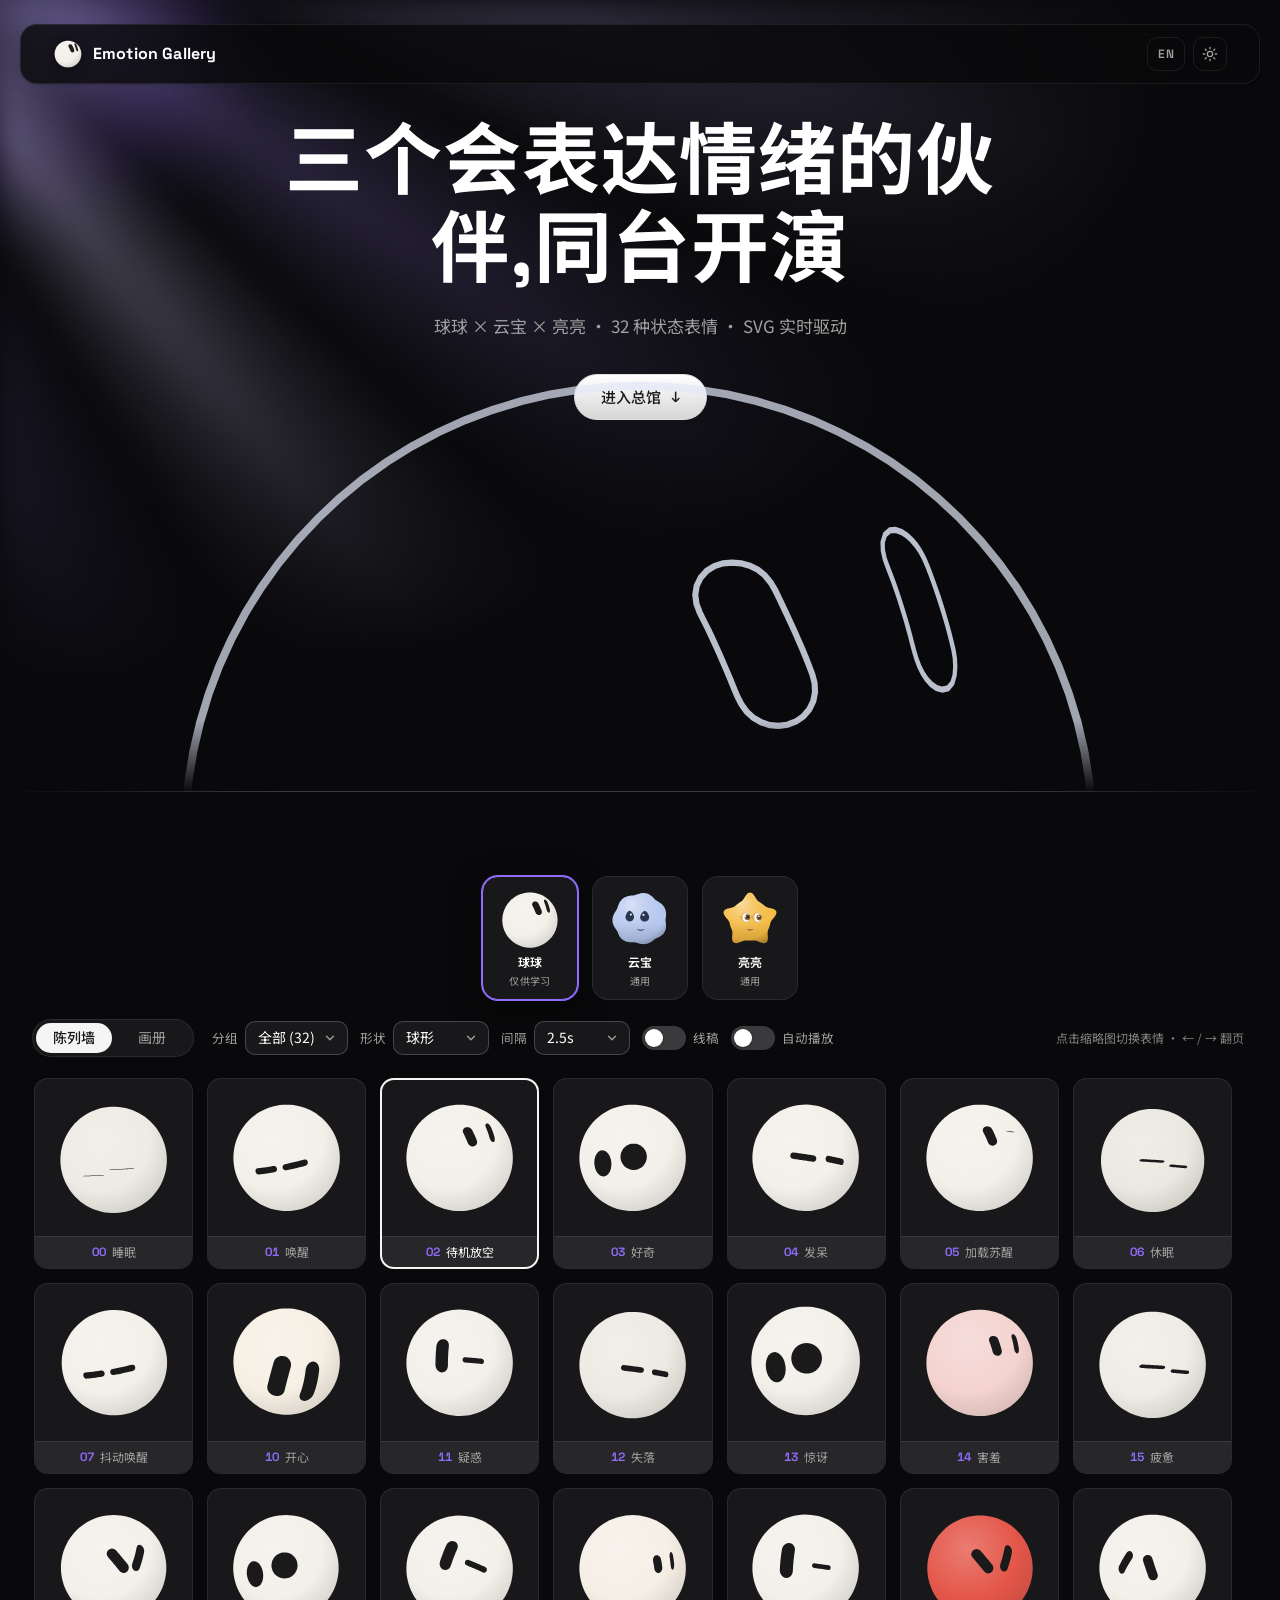
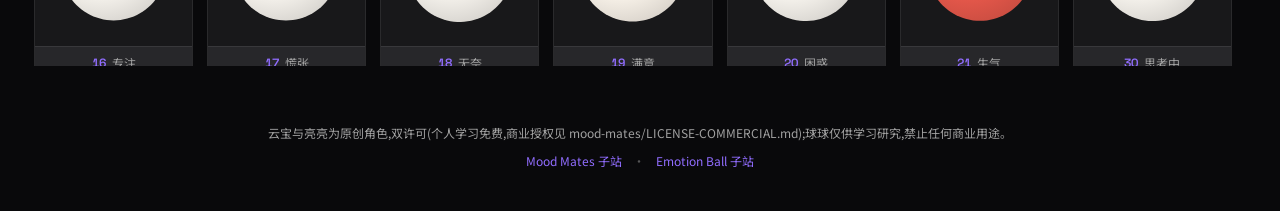
==== index.html @ e5548bec "feat: restructure into Emotion Gallery hub and merge Mood Mates - top-level gallery site (site/) dri" ====
<!DOCTYPE html>
<html lang="zh-CN" data-theme="dark">
<head>
  <meta charset="UTF-8">
  <meta name="viewport" content="width=device-width, initial-scale=1.0">
  <meta name="description" content="Emotion Gallery 表情总馆 · 云宝 × 亮亮 × 球球 同台切换 × 32 种状态表情(SVG 实时驱动 / AI emotionId 对接 / 双语双主题)">
  <title>Emotion Gallery 表情总馆</title>
  <link rel="icon" type="image/png" href="mood-mates/assets/img/favicon.png">
  <link rel="preconnect" href="https://fonts.googleapis.com">
  <link rel="preconnect" href="https://fonts.gstatic.com" crossorigin>
  <link href="https://fonts.googleapis.com/css2?family=Space+Grotesk:wght@500;600;700&family=Noto+Sans+SC:wght@400;500;700&display=swap" rel="stylesheet">
  <link rel="stylesheet" href="site/style.css">
</head>
<body class="mode-wall">

  <!-- 悬浮胶囊导航:品牌 LOGO 角色 / 语言 / 主题 -->
  <header class="topbar">
    <div class="brand">
      <span id="brandBall" class="brand-ball" aria-hidden="true"></span>
      <span class="brand-name" data-i18n="brandName">Mood Mates</span>
    </div>
    <div class="top-actions">
      <button type="button" id="langToggle" class="icon-btn lang-btn">EN</button>
      <button type="button" id="themeToggle" class="icon-btn" aria-label="Theme">
        <svg class="ico-moon" viewBox="0 0 24 24" width="16" height="16" fill="none" stroke="currentColor" stroke-width="2" stroke-linecap="round" stroke-linejoin="round"><path d="M21 12.8A9 9 0 1 1 11.2 3 7 7 0 0 0 21 12.8z"/></svg>
        <svg class="ico-sun" viewBox="0 0 24 24" width="16" height="16" fill="none" stroke="currentColor" stroke-width="2" stroke-linecap="round" stroke-linejoin="round"><circle cx="12" cy="12" r="4"/><path d="M12 2v2M12 20v2M4.9 4.9l1.4 1.4M17.7 17.7l1.4 1.4M2 12h2M20 12h2M4.9 19.1l1.4-1.4M17.7 6.3l1.4-1.4"/></svg>
      </button>
    </div>
  </header>

  <main class="page">

    <!-- 开屏:大字标题 + 底边半遮罩线稿角色 -->
    <section class="hero" id="hero">
      <div class="hero-backdrop" aria-hidden="true"></div>
      <div class="hero-copy">
        <h1 class="hero-title" data-i18n="heroTitle">三个会表达情绪的伙伴,同台开演</h1>
        <p class="hero-sub" data-i18n="heroSub">球球 × 云宝 × 亮亮 · 32 种状态表情 · SVG 实时驱动</p>
        <button type="button" id="heroCta" class="hero-cta"><span data-i18n="heroCta">进入总馆</span><span class="cta-arrow" aria-hidden="true">↓</span></button>
      </div>
      <div class="hero-bot-clip" aria-hidden="true">
        <div id="heroBot" class="hero-bot"></div>
      </div>
    </section>

    <!-- 角色馆主区:角色选段 + 陈列墙 / 画册双模式 -->
    <section class="gallery" id="gallery">
      <!-- 角色选段:置于筛选 tab 上方,点击切换整馆 -->
      <div id="castRow" class="cast-row" aria-label="Characters"></div>

      <div class="gallery-head">
        <nav class="mode-switch" aria-label="View mode">
          <button type="button" id="modeWall" class="mode-btn active" data-i18n="navWall">陈列墙</button>
          <button type="button" id="modeAlbum" class="mode-btn" data-i18n="navAlbum">画册</button>
        </nav>
        <!-- 参数与 tab 同层:分组 / 形状 / 间隔下拉(带标题) + 线稿 / 自动播放开关 -->
        <div class="head-controls">
          <span class="head-field">
            <span class="hf-label" data-i18n="lblGroup">分组</span>
            <select id="groupSelect" class="select" aria-label="Emotion group"></select>
          </span>
          <span class="head-field">
            <span class="hf-label" data-i18n="lblVariant">形状</span>
            <select id="variantSelect" class="select" aria-label="Body shape"></select>
          </span>
          <span class="head-field">
            <span class="hf-label" data-i18n="lblInterval">间隔</span>
            <select id="tourInterval" class="select" aria-label="Autoplay interval">
              <option value="1500">1.5s</option>
              <option value="2500" selected>2.5s</option>
              <option value="4000">4s</option>
            </select>
          </span>
          <label class="head-switch">
            <span class="switch"><input type="checkbox" id="sketchToggle"><span class="slider"></span></span>
            <span class="hs-label" data-i18n="lblSketch">线稿</span>
          </label>
          <label class="head-switch">
            <span class="switch"><input type="checkbox" id="tourToggle"><span class="slider"></span></span>
            <span class="hs-label" data-i18n="lblTour">自动播放</span>
          </label>
        </div>
        <p id="galleryHint" class="gallery-hint" data-i18n="galleryHint">点击缩略图切换表情 · ← / → 翻页</p>
      </div>

      <div class="thumb-zone" id="thumbZone">
        <div id="thumbFlow" class="thumb-flow"></div>
      </div>

      <div class="stage-zone">
        <button type="button" id="navPrev" class="pager-btn" aria-label="Previous">
          <svg viewBox="0 0 24 24" width="20" height="20" fill="none" stroke="currentColor" stroke-width="2.4" stroke-linecap="round" stroke-linejoin="round"><path d="M15 18l-6-6 6-6"/></svg>
        </button>

        <div class="stage-block">
          <button type="button" id="stageClose" class="icon-btn stage-close" aria-label="Close">
            <svg viewBox="0 0 24 24" width="16" height="16" fill="none" stroke="currentColor" stroke-width="2.2" stroke-linecap="round"><path d="M6 6l12 12M18 6L6 18"/></svg>
          </button>
          <div id="tips" class="tips" role="status"></div>
          <div id="stage" class="stage"></div>
          <div class="emo-meta">
            <span id="emoId" class="emo-id">ID --</span>
            <span id="emoName" class="emo-name">--</span>
            <span id="pager" class="pager-ind">-- / --</span>
          </div>
          <p id="emoDesc" class="emo-desc"></p>
        </div>

        <button type="button" id="navNext" class="pager-btn" aria-label="Next">
          <svg viewBox="0 0 24 24" width="20" height="20" fill="none" stroke="currentColor" stroke-width="2.4" stroke-linecap="round" stroke-linejoin="round"><path d="M9 6l6 6-6 6"/></svg>
        </button>
      </div>
    </section>

  </main>

  <!-- 页脚:授权声明 + 子站入口 -->
  <footer class="site-foot">
    <p data-i18n="footNote">云宝与亮亮为原创角色,双许可(个人学习免费 / 商业授权);球球仅供学习研究,禁止任何商业用途。</p>
    <p class="foot-links">
      <a href="mood-mates/index.html" data-i18n="footLinkMates">Mood Mates 子站</a>
      <span aria-hidden="true">·</span>
      <a href="emotion-ball/index.html" data-i18n="footLinkBall">Emotion Ball 子站</a>
    </p>
  </footer>

  <!-- 浮动状态提示 -->
  <div id="toast" class="toast" role="status"></div>

  <!-- 加载顺序:两套引擎(MoodMates + EmotionBall)→ 文案 → 交互层 -->
  <script src="mood-mates/src/core/geometry.js"></script>
  <script src="mood-mates/src/core/render.js"></script>
  <script src="mood-mates/src/core/features.js"></script>
  <script src="mood-mates/src/core/fx.js"></script>
  <script src="mood-mates/src/data/emotions.js"></script>
  <script src="mood-mates/src/core/engine.js"></script>
  <script src="mood-mates/src/characters/nimbo.js"></script>
  <script src="mood-mates/src/characters/twinkle.js"></script>
  <script src="emotion-ball/js/rings.js"></script>
  <script src="emotion-ball/js/emotions.js"></script>
  <script src="emotion-ball/js/ball.js"></script>
  <script src="emotion-ball/js/engine.js"></script>
  <script src="site/i18n.js"></script>
  <script src="site/app.js"></script>
</body>
</html>
---- site/style.css ----
/* ============================================================
   Mood Mates 角色馆 · 站点样式
   主题:CSS 变量双主题(暗黑默认 / 明亮),html[data-theme] 切换
   布局:开屏 Hero + 角色选段 + 表情墙主区(陈列墙 / 画册,body.mode-* 切换)
   布局稳定性硬性约束:
   - 动态文本均放固定尺寸槽位,用 opacity / visibility 显隐
   - 悬停 / 选中态只用 transform + outline / box-shadow,不改尺寸
   - 滚动容器 scrollbar-gutter: stable
   ============================================================ */

:root {
  --font-sans: "Noto Sans SC", -apple-system, BlinkMacSystemFont, "Segoe UI",
    "Microsoft YaHei", "PingFang SC", sans-serif;
  --font-disp: "Space Grotesk", "Noto Sans SC", -apple-system, "Segoe UI", sans-serif;
  --font-mono: "Space Grotesk", ui-monospace, "Cascadia Mono", Consolas, monospace;
  /* 悬浮胶囊导航:top 24px + 导航自高约 58px + 24px 余量 */
  --nav-offset: 106px;
  /* 内容容器:外框 1280px + 32px 内边距 = 1216px 内容区,与导航内容对齐 */
  --content-w: 1280px;
  --content-pad: 32px;
}

html[data-theme="dark"] {
  /* 原生控件(下拉面板 / 滚动条 / 校验气泡)跟随暗色 */
  color-scheme: dark;
  /* 下拉框自绘箭头(描边色 = muted) */
  --chevron: url("data:image/svg+xml;charset=utf-8,%3Csvg xmlns='http://www.w3.org/2000/svg' viewBox='0 0 24 24' fill='none' stroke='%23a1a1a1' stroke-width='2.2' stroke-linecap='round' stroke-linejoin='round'%3E%3Cpath d='M6 9l6 6 6-6'/%3E%3C/svg%3E");
  --bg: #09090b;
  --bg-soft: #18181a;
  --card: #18181a;
  --card-2: #27272a;
  --line: rgba(255, 255, 255, 0.08);
  --line-strong: rgba(255, 255, 255, 0.2);
  /* 线稿模式描边墨色:暗色页用浅墨,引擎内 var(--sketch-ink, 回退色) 消费 */
  --sketch-ink: rgba(226, 232, 248, 0.82);
  --text: #ffffff;
  --muted: #a1a1a1;
  --ink: #f5f5f5;
  --ink-contrast: #17191c;
  --accent: #916dff;
  --accent-deep: #7140d7;
  --accent-soft: rgba(145, 109, 255, 0.16);
  --ok: #72c29c;
  --danger: #e06b5e;
  --shadow: rgba(0, 0, 0, 0.5);
  --glow: rgba(255, 255, 255, 0.06);
  /* CTA 按钮面:白色渐变(与暗底形成最强对比层级) */
  --btn-face: linear-gradient(180deg, #ffffff 0%, #d6d6d6 100%);
  --btn-face-text: #17191c;
  --btn-face-border: #e0e0e0;
  /* 首屏光效:紫罗兰体积光束,与品牌紫同色相,screen 叠加发光 */
  --beam-a: rgba(190, 173, 255, 0.30);
  --beam-b: rgba(166, 138, 252, 0.25);
  --beam-c: rgba(214, 203, 255, 0.35);
  --beam-d: rgba(148, 113, 247, 0.23);
  --glow-core: rgba(196, 182, 255, 0.40);
  --glow-mid: rgba(139, 92, 246, 0.19);
}

html[data-theme="light"] {
  color-scheme: light;
  --chevron: url("data:image/svg+xml;charset=utf-8,%3Csvg xmlns='http://www.w3.org/2000/svg' viewBox='0 0 24 24' fill='none' stroke='%236b6b74' stroke-width='2.2' stroke-linecap='round' stroke-linejoin='round'%3E%3Cpath d='M6 9l6 6 6-6'/%3E%3C/svg%3E");
  --bg: #fafafa;
  --bg-soft: #f1f1f3;
  --card: #ffffff;
  --card-2: #f5f5f7;
  --line: rgba(9, 9, 11, 0.08);
  --line-strong: rgba(9, 9, 11, 0.18);
  /* 线稿模式描边墨色:亮色页用深墨 */
  --sketch-ink: rgba(40, 46, 66, 0.75);
  --text: #18181b;
  --muted: #6b6b74;
  --ink: #18181b;
  --ink-contrast: #ffffff;
  --accent: #6e21c4;
  --accent-deep: #5a18a3;
  --accent-soft: rgba(110, 33, 196, 0.10);
  --ok: #3f8f68;
  --danger: #c4504a;
  --shadow: rgba(24, 24, 27, 0.16);
  --glow: rgba(24, 24, 27, 0.05);
  /* CTA 按钮面:明亮模式反转为墨色渐变 */
  --btn-face: linear-gradient(180deg, #2c2c31 0%, #17191c 100%);
  --btn-face-text: #ffffff;
  --btn-face-border: #17191c;
  /* 首屏光效:淡紫低透明度,normal 叠加 */
  --beam-a: rgba(145, 109, 255, 0.13);
  --beam-b: rgba(110, 33, 196, 0.09);
  --beam-c: rgba(145, 109, 255, 0.15);
  --beam-d: rgba(110, 33, 196, 0.08);
  --glow-core: rgba(145, 109, 255, 0.20);
  --glow-mid: rgba(110, 33, 196, 0.08);
}

* { box-sizing: border-box; margin: 0; padding: 0; }

html { height: 100%; }

body {
  min-height: 100%;
  background: var(--bg);
  color: var(--text);
  font-family: var(--font-sans);
  font-size: 14px;
  line-height: 1.55;
  -webkit-font-smoothing: antialiased;
  transition: background 0.35s ease, color 0.35s ease;
  scrollbar-color: var(--line-strong) transparent;
}

body.stage-open { overflow: hidden; }

button, input, select { font: inherit; color: inherit; }

/* 键盘焦点环:仅 :focus-visible 触发,不干扰鼠标操作 */
:focus-visible { outline: 2px solid var(--accent); outline-offset: 2px; }

/* ================= 顶栏 ================= */

/* 悬浮胶囊导航:居中 1280px、17px 圆角、毛玻璃 + hairline 细描边 */
.topbar {
  position: fixed;
  top: 24px;
  left: 50%;
  transform: translateX(-50%);
  z-index: 60;
  width: min(var(--content-w), calc(100% - 40px));
  display: flex;
  align-items: center;
  justify-content: space-between;
  padding: 12px var(--content-pad);
  border: 1px solid var(--line);
  border-radius: 17px;
  background: color-mix(in srgb, var(--bg) 80%, transparent);
  backdrop-filter: blur(14px);
  -webkit-backdrop-filter: blur(14px);
  box-shadow: 0 1px 3px rgba(16, 24, 40, 0.1), 0 1px 2px rgba(16, 24, 40, 0.06);
}

.brand { display: flex; align-items: center; gap: 10px; min-width: 0; }

/* 品牌 LOGO:一颗活的迷你表情球(EB lite 实例,会注视鼠标) */
.brand-ball {
  width: 30px;
  height: 30px;
  flex: none;
  filter: drop-shadow(0 1px 4px var(--shadow));
}

.brand-name {
  font-family: var(--font-disp);
  font-weight: 700;
  font-size: 16px;
  letter-spacing: 0.01em;
  white-space: nowrap;
}

/* 视图切换:分段控件 */
.mode-switch {
  display: flex;
  gap: 2px;
  padding: 3px;
  border: 1px solid var(--line);
  border-radius: 999px;
  background: var(--bg-soft);
}

.mode-btn {
  min-width: 76px;
  height: 30px;
  padding: 0 16px;
  border: none;
  border-radius: 999px;
  background: transparent;
  color: var(--muted);
  cursor: pointer;
  white-space: nowrap;
  transition: color 0.2s, background 0.2s;
}
.mode-btn:hover { color: var(--text); }
.mode-btn.active {
  background: var(--ink);
  color: var(--ink-contrast);
  font-weight: 500;
}

.top-actions {
  display: flex;
  align-items: center;
  justify-content: flex-end;
  gap: 8px;
}

.icon-btn {
  width: 34px;
  height: 34px;
  display: inline-flex;
  align-items: center;
  justify-content: center;
  border: 1px solid var(--line);
  border-radius: 10px;
  background: transparent;
  color: var(--muted);
  cursor: pointer;
  transition: color 0.2s, border-color 0.2s, background 0.2s;
}
.icon-btn:hover { color: var(--text); border-color: var(--line-strong); background: var(--bg-soft); }

.lang-btn {
  width: auto;
  min-width: 34px;
  padding: 0 10px;
  font-family: var(--font-disp);
  font-weight: 600;
  font-size: 12px;
  letter-spacing: 0.04em;
}

/* 主题图标:暗黑显示太阳(点击去明亮),明亮显示月亮 */
html[data-theme="dark"] .ico-moon { display: none; }
html[data-theme="light"] .ico-sun { display: none; }

/* 设置:展馆头部 tabs 行最右侧的齿轮按钮 */
/* 工具栏控件组:分组 / 轮廓 / 间隔下拉 + 线稿 / 巡演开关,与模式切换同层 */
.head-controls {
  display: flex;
  align-items: center;
  gap: 12px;
  flex-wrap: wrap;
}
.head-field {
  display: inline-flex;
  align-items: center;
  gap: 7px;
}
.head-field .hf-label {
  font-size: 12.5px;
  color: var(--muted);
  white-space: nowrap;
}
.head-switch {
  display: inline-flex;
  align-items: center;
  gap: 7px;
  cursor: pointer;
  user-select: none;
}
.head-switch .hs-label {
  font-size: 12.5px;
  color: var(--muted);
  white-space: nowrap;
}
.head-switch:hover .hs-label { color: var(--text); }

/* ================= 开屏 Hero ================= */

/* 首屏压缩到 88vh:留出下一屏展馆的露出量,避免整屏过高 */
.hero {
  position: relative;
  min-height: 88vh;
  display: flex;
  flex-direction: column;
  align-items: center;
  overflow: hidden;
}

/* 氛围幕布:纯 CSS 体积光——
   左上角落光源 + 多束约 45° conic 光束,radial 遮罩距离衰减,呼吸动画 */
.hero-backdrop {
  position: absolute;
  inset: 0;
  pointer-events: none;
  overflow: hidden;
}
html[data-theme="dark"] .hero-backdrop { mix-blend-mode: screen; }

/* 角落光源:略移出左上角外的紫罗兰光晕 */
.hero-backdrop::before {
  content: "";
  position: absolute;
  left: -170px;
  top: -190px;
  width: 420px;
  height: 420px;
  border-radius: 50%;
  background: radial-gradient(circle, var(--glow-core) 0%, var(--glow-mid) 45%, transparent 72%);
  filter: blur(36px);
}

/* 多束光:conic 峰值向两侧渐隐(柔边),发散原点远移到左上外侧 */
.hero-backdrop::after {
  content: "";
  position: absolute;
  inset: 0;
  background: conic-gradient(from 88deg at -24% -30%,
    transparent 8deg,
    var(--beam-a) 18deg,
    transparent 27deg,
    var(--beam-b) 36deg,
    transparent 44deg,
    var(--beam-c) 52deg,
    transparent 60deg,
    var(--beam-d) 68deg,
    transparent 78deg,
    transparent 90deg);
  -webkit-mask-image: radial-gradient(122% 116% at 0% 0%, #000 0%, rgba(0, 0, 0, 0.8) 26%, rgba(0, 0, 0, 0.4) 54%, transparent 76%);
  mask-image: radial-gradient(122% 116% at 0% 0%, #000 0%, rgba(0, 0, 0, 0.8) 26%, rgba(0, 0, 0, 0.4) 54%, transparent 76%);
  filter: blur(12px);
  animation: beam-shimmer 10s ease-in-out infinite;
}

/* 体积光呼吸:只动透明度,保持角度稳定 */
@keyframes beam-shimmer {
  0%, 100% { opacity: 0.62; }
  50% { opacity: 1; }
}

/* 文案块在小球上方的剩余空间内垂直居中(padding-bottom 预留小球高度),
   避免整屏 Hero 的富余高度全部堆积在按钮与小球之间 */
.hero-copy {
  position: relative;
  z-index: 1;
  flex: 1 0 auto;
  display: flex;
  flex-direction: column;
  align-items: center;
  justify-content: center;
  text-align: center;
  padding: var(--nav-offset) var(--content-pad) min(40vh, 360px);
  max-width: 860px;
}

.hero-eyebrow {
  font-family: var(--font-disp);
  font-size: 13px;
  font-weight: 600;
  letter-spacing: 0.34em;
  color: var(--accent);
  margin-bottom: 18px;
}

.hero-title {
  font-family: var(--font-disp);
  font-size: clamp(40px, 6.4vw, 78px);
  font-weight: 700;
  line-height: 1.12;
  letter-spacing: 0.01em;
  margin-bottom: 20px;
}

.hero-sub {
  font-size: clamp(14px, 1.5vw, 17px);
  color: var(--muted);
  margin-bottom: 34px;
}

.hero-cta {
  display: inline-flex;
  align-items: center;
  gap: 10px;
  height: 46px;
  padding: 0 26px;
  border: 1px solid var(--btn-face-border);
  border-radius: 999px;
  background: var(--btn-face);
  color: var(--btn-face-text);
  font-size: 15px;
  font-weight: 500;
  cursor: pointer;
  transition: transform 0.2s, box-shadow 0.2s;
}
.hero-cta:hover { transform: translateY(-2px); box-shadow: 0 10px 30px var(--shadow); }
.hero-cta:active { transform: translateY(0); }
.cta-arrow { font-family: var(--font-disp); animation: cta-bob 1.8s ease-in-out infinite; }
@keyframes cta-bob { 0%, 100% { transform: translateY(0); } 50% { transform: translateY(3px); } }

/* 左下角提示:对齐 1280px 容器内边距 */
.hero-hint {
  position: absolute;
  left: max(var(--content-pad), calc((100vw - var(--content-w)) / 2 + var(--content-pad)));
  bottom: 22px;
  z-index: 2;
  font-size: 12px;
  color: var(--muted);
  opacity: 0.85;
}

/* 半遮罩线稿 bot:方形实例沉入页面底边,只露出上半张脸;
   clip-path 仅裁切底边,彩带在上方与两侧完整可见 */
.hero-bot-clip {
  position: absolute;
  left: 0;
  right: 0;
  bottom: 0;
  /* 可视高度定基准,角色尺寸按 2.2 倍反推:眼睛恰好落在分割线上沿,
     任何视口下都只露"眉眼以上",越大屏角色越大 */
  --hero-clip-h: min(52vh, 500px, 56vw);
  height: var(--hero-clip-h);
  display: flex;
  justify-content: center;
  align-items: flex-start;
  clip-path: inset(-9999px -9999px 0 -9999px);
  z-index: 1;
}
.hero-bot {
  width: calc(var(--hero-clip-h) * 2.2);
  height: calc(var(--hero-clip-h) * 2.2);
  flex: none;
  cursor: pointer;
}

/* Hero 与内容区交接:紧贴线稿角色底边的横向分割线,两端淡出 */
.hero::after {
  content: "";
  position: absolute;
  left: 0;
  right: 0;
  bottom: 0;
  height: 1px;
  background: linear-gradient(90deg, transparent, var(--line-strong) 22%, var(--line-strong) 78%, transparent);
  z-index: 2;
  pointer-events: none;
}
/* 线稿角色底部叠加向下渐变,笔画淡入分割线而非被硬切 */
.hero-bot-clip::after {
  content: "";
  position: absolute;
  left: -2px;
  right: -2px;
  bottom: 0;
  height: 72px;
  background: linear-gradient(180deg, transparent, var(--bg));
  pointer-events: none;
}

/* ================= 展馆主区 ================= */

/* 展馆主区:1280px 容器居中,顶部内边距给悬浮导航让位 */
.gallery {
  display: grid;
  height: 100vh;
  min-height: 620px;
  width: min(var(--content-w), 100%);
  margin-inline: auto;
  /* 顶部只留刚好越过悬浮导航的净空,收紧分割线与角色选段的间距 */
  padding: max(84px, calc(var(--nav-offset) - 22px)) var(--content-pad) 26px;
  gap: 4px 28px;
  scroll-margin-top: 0;
}

/* --- 陈列墙:角色选段在最上方(tab 之上),整面缩略网格,大图舞台由弹窗承载 --- */
body.mode-wall .gallery {
  grid-template-columns: minmax(0, 1fr);
  grid-template-rows: auto auto minmax(0, 1fr);
  grid-template-areas:
    "cast"
    "head"
    "thumbs";
}

/* --- 画册:角色选段置顶 / tab / 上长廊 / 下大舞台 --- */
body.mode-album .gallery {
  grid-template-columns: minmax(0, 1fr);
  grid-template-rows: auto auto auto minmax(0, 1fr);
  grid-template-areas:
    "cast"
    "head"
    "thumbs"
    "stage";
}

.cast-row { grid-area: cast; }

.gallery-head {
  grid-area: head;
  display: flex;
  align-items: center;
  gap: 18px;
  flex-wrap: wrap;
  min-height: 48px;
}
.gallery-head .gallery-hint { margin-left: auto; margin-right: 4px; }

.gallery-hint {
  font-size: 12px;
  color: var(--muted);
  white-space: nowrap;
  opacity: 0.8;
}

/* Tabs */
.tabs {
  display: flex;
  align-items: center;
  gap: 8px;
  overflow-x: auto;
  scrollbar-width: none;
}
.tabs::-webkit-scrollbar { display: none; }

.tab {
  height: 32px;
  display: inline-flex;
  align-items: center;
  gap: 6px;
  padding: 0 14px;
  border: 1px solid transparent;
  border-radius: 999px;
  background: transparent;
  color: var(--muted);
  cursor: pointer;
  white-space: nowrap;
  transition: color 0.2s, background 0.2s;
}
.tab:hover { color: var(--text); background: var(--bg-soft); }
.tab.active { background: var(--ink); color: var(--ink-contrast); }

.tab-count {
  font-family: var(--font-disp);
  font-size: 11px;
  font-variant-numeric: tabular-nums;
  opacity: 0.75;
}

/* ---- 缩略图容器:同一份 DOM,两种排布 ---- */
.thumb-zone { grid-area: thumbs; min-width: 0; min-height: 0; }

body.mode-wall .thumb-zone {
  overflow-y: auto;
  scrollbar-gutter: stable;
  padding: 12px 6px 6px 2px;
}
body.mode-wall .thumb-flow {
  display: grid;
  grid-template-columns: repeat(auto-fill, minmax(138px, 1fr));
  gap: 14px;
  grid-auto-rows: max-content;
}

body.mode-album .thumb-zone {
  overflow-x: auto;
  overflow-y: hidden;
  padding: 12px 2px;
  cursor: grab;
}
body.mode-album .thumb-zone.dragging { cursor: grabbing; }
body.mode-album .thumb-zone.dragging .cell { pointer-events: none; }
body.mode-album .thumb-flow {
  display: flex;
  gap: 10px;
  width: max-content;
  padding: 0 4px;
}
body.mode-album .cell { width: 104px; flex: none; }

/* 滚动条随主题变量取色(纵向网格 / 横向长廊 / 抽屉通用) */
.thumb-zone { scrollbar-width: thin; scrollbar-color: var(--line-strong) transparent; }
.thumb-zone::-webkit-scrollbar { width: 8px; height: 8px; }
.thumb-zone::-webkit-scrollbar-thumb {
  background: var(--line-strong);
  border-radius: 4px;
}
.thumb-zone::-webkit-scrollbar-thumb:hover {
  background: var(--muted);
}
.thumb-zone::-webkit-scrollbar-track { background: transparent; }

.cell {
  display: flex;
  flex-direction: column;
  border: 1px solid var(--line);
  border-radius: 14px;
  background: var(--card);
  cursor: pointer;
  overflow: hidden;
  transition: transform 0.18s, box-shadow 0.18s, border-color 0.18s;
  outline: 2px solid transparent;
  outline-offset: -2px;
}
.cell:hover {
  transform: translateY(-2px);
  border-color: var(--line-strong);
  box-shadow: 0 10px 26px var(--shadow);
}
.cell.selected { outline-color: var(--ink); }

.thumb { width: 100%; aspect-ratio: 1; padding: 12%; }

.cell-label {
  height: 32px;
  display: flex;
  align-items: center;
  justify-content: center;
  gap: 6px;
  border-top: 1px solid var(--line);
  background: var(--card-2);
  font-size: 12px;
  color: var(--muted);
  white-space: nowrap;
  overflow: hidden;
  padding: 0 6px;
}
.cell.selected .cell-label { color: var(--text); }

.cell-label .cid {
  font-family: var(--font-disp);
  font-weight: 600;
  font-variant-numeric: tabular-nums;
  color: var(--accent);
}

/* ---- 舞台区:主球 + 元信息 + 团队小球,两侧翻页箭头
   画册模式内联在长廊下方;陈列墙模式作为居中弹窗呈现 ---- */
.stage-zone {
  grid-area: stage;
  display: flex;
  align-items: center;
  justify-content: center;
  gap: 6px;
  min-height: 0;
}

body.mode-wall .stage-zone {
  position: fixed;
  inset: 0;
  z-index: 70;
  padding: 24px;
  opacity: 0;
  visibility: hidden;
  transition: opacity 0.26s, visibility 0.26s;
}
body.mode-wall .stage-zone::before {
  content: "";
  position: absolute;
  inset: 0;
  z-index: -1;
  background: color-mix(in srgb, var(--bg) 55%, transparent);
  backdrop-filter: blur(8px);
  -webkit-backdrop-filter: blur(8px);
}
body.mode-wall.stage-open .stage-zone { opacity: 1; visibility: visible; }

body.mode-wall .stage-block {
  position: relative;
  padding: 26px 40px 12px;
  border: 1px solid var(--line);
  border-radius: 24px;
  background: var(--card);
  box-shadow: 0 30px 80px var(--shadow);
  transform: translateY(10px) scale(0.97);
  transition: transform 0.26s cubic-bezier(0.3, 0.9, 0.35, 1);
}
body.mode-wall.stage-open .stage-block { transform: translateY(0) scale(1); }

.stage-close { display: none; }
body.mode-wall .stage-close {
  display: inline-flex;
  position: absolute;
  top: 14px;
  right: 14px;
  z-index: 2;
}

.pager-btn {
  width: 44px;
  height: 44px;
  display: inline-flex;
  align-items: center;
  justify-content: center;
  border: 1px solid var(--line);
  border-radius: 50%;
  background: var(--card);
  color: var(--muted);
  cursor: pointer;
  flex: none;
  transition: color 0.2s, border-color 0.2s, transform 0.15s;
}
.pager-btn:hover { color: var(--text); border-color: var(--line-strong); transform: scale(1.06); }
.pager-btn:active { transform: scale(0.98); }

.stage-block {
  display: flex;
  flex-direction: column;
  align-items: center;
  min-width: 0;
}

/* tips 气泡:固定槽位 */
.tips {
  height: 34px;
  max-width: 340px;
  padding: 6px 16px;
  border: 1px solid var(--line-strong);
  border-radius: 17px;
  background: var(--card);
  color: var(--text);
  font-size: 13px;
  white-space: nowrap;
  overflow: hidden;
  text-overflow: ellipsis;
  box-shadow: 0 4px 16px var(--shadow);
  opacity: 0;
  visibility: hidden;
  transition: opacity 0.3s, visibility 0.3s;
  pointer-events: none;
}
.tips.show { opacity: 1; visibility: visible; }

.stage {
  width: var(--stage-size, 320px);
  height: var(--stage-size, 320px);
  margin-top: 6px;
  cursor: pointer;
  position: relative;
}
body.mode-wall .gallery { --stage-size: min(430px, 50vh); }
body.mode-album .gallery { --stage-size: min(480px, 46vh); }

/* 舞台氛围光:球体后方的紫罗兰柔光,增强体积质感 */
.stage::before {
  content: "";
  position: absolute;
  inset: 4%;
  border-radius: 50%;
  background: radial-gradient(circle at 50% 40%, var(--accent-soft), transparent 66%);
  filter: blur(20px);
  pointer-events: none;
}

/* 舞台底座投影 */
.stage::after {
  content: "";
  position: absolute;
  left: 50%;
  bottom: 3%;
  width: 56%;
  height: 5%;
  transform: translateX(-50%);
  border-radius: 50%;
  background: radial-gradient(ellipse at center, var(--shadow), transparent 70%);
  opacity: 0.55;
  pointer-events: none;
}
.stage svg { filter: drop-shadow(0 16px 26px var(--shadow)); }

/* 元信息:固定槽位 */
.emo-meta {
  height: 38px;
  display: flex;
  align-items: center;
  gap: 12px;
  margin-top: 4px;
}

.emo-id {
  min-width: 58px;
  height: 24px;
  display: inline-flex;
  align-items: center;
  justify-content: center;
  padding: 0 10px;
  border-radius: 999px;
  background: var(--accent-soft);
  color: var(--accent);
  font-family: var(--font-disp);
  font-size: 12px;
  font-weight: 600;
  font-variant-numeric: tabular-nums;
  white-space: nowrap;
}

.emo-name {
  font-size: 19px;
  font-weight: 700;
  white-space: nowrap;
}

.pager-ind {
  font-family: var(--font-disp);
  font-size: 12px;
  font-variant-numeric: tabular-nums;
  color: var(--muted);
  white-space: nowrap;
}

.emo-desc {
  width: min(420px, 80vw);
  height: 44px;
  text-align: center;
  color: var(--muted);
  font-size: 13px;
  overflow: hidden;
}

/* 团队小球:固定槽位 */
.baby-row {
  height: 56px;
  display: flex;
  align-items: center;
  justify-content: center;
  overflow: hidden;
}
.baby-list { display: flex; align-items: center; gap: 6px; }
.baby {
  width: 32px;
  height: 32px;
  padding: 0;
  border: none;
  background: transparent;
  cursor: pointer;
  transition: transform 0.18s ease;
}
.baby:hover { transform: translateY(-3px) scale(1.1); }
.baby:active { transform: translateY(-1px) scale(1.02); }

/* 下拉控件(原生 select 兜底样式与自定义触发器共用):去原生外观,自绘箭头 */
.select,
.dd-trigger {
  appearance: none;
  -webkit-appearance: none;
  height: 34px;
  min-width: 96px;
  padding: 0 32px 0 12px;
  border: 1px solid var(--line-strong);
  border-radius: 10px;
  background-color: var(--bg-soft);
  background-image: var(--chevron);
  background-repeat: no-repeat;
  background-position: right 10px center;
  background-size: 14px;
  color: var(--text);
  cursor: pointer;
  transition: border-color 0.2s, background-color 0.2s;
}
.select:hover, .dd-trigger:hover { border-color: var(--muted); background-color: var(--card-2); }
.select:focus { outline: none; border-color: var(--accent); }
.select option {
  background-color: var(--card);
  color: var(--text);
}

/* ---- 自定义下拉:原生 select 隐藏保留,浮层完全主题化 ---- */
.dd { position: relative; flex: none; }
.dd > .select { display: none; }
.dd-trigger { text-align: left; }
.dd.open .dd-trigger { border-color: var(--accent); }

.dd-pop {
  position: absolute;
  top: calc(100% + 6px);
  right: 0;
  min-width: 100%;
  z-index: 95;
  padding: 4px;
  border: 1px solid var(--line);
  border-radius: 12px;
  background: var(--card);
  box-shadow: 0 12px 34px var(--shadow);
  opacity: 0;
  visibility: hidden;
  transform: translateY(-4px);
  transition: opacity 0.18s, transform 0.18s, visibility 0.18s;
}
.dd.open .dd-pop { opacity: 1; visibility: visible; transform: translateY(0); }

.dd-item {
  display: flex;
  align-items: center;
  justify-content: space-between;
  gap: 12px;
  width: 100%;
  height: 32px;
  padding: 0 10px;
  border: none;
  border-radius: 8px;
  background: transparent;
  color: var(--text);
  font-size: 13px;
  cursor: pointer;
  white-space: nowrap;
  transition: background 0.15s;
}
.dd-item:hover { background: var(--bg-soft); }
.dd-item.selected {
  background: var(--accent-soft);
  color: var(--accent);
  font-weight: 500;
}
.dd-item .dd-check { opacity: 0; flex: none; }
.dd-item.selected .dd-check { opacity: 1; }

/* 开关 */
.switch { position: relative; display: inline-block; width: 44px; height: 24px; flex: none; }
.switch input { opacity: 0; width: 0; height: 0; }
.slider {
  position: absolute;
  inset: 0;
  border-radius: 999px;
  background: var(--line-strong);
  cursor: pointer;
  transition: background 0.25s;
}
.slider::before {
  content: "";
  position: absolute;
  left: 3px; top: 3px;
  width: 18px; height: 18px;
  border-radius: 50%;
  background: #ffffff;
  box-shadow: 0 1px 3px rgba(0, 0, 0, 0.3);
  transition: transform 0.25s;
}
.switch input:checked + .slider { background: var(--accent); }
.switch input:checked + .slider::before { transform: translateX(20px); }

/* ================= Toast ================= */

.toast {
  position: fixed;
  left: 50%;
  bottom: 30px;
  z-index: 100;
  transform: translateX(-50%) translateY(8px);
  max-width: min(520px, 88vw);
  padding: 9px 20px;
  border: 1px solid var(--line-strong);
  border-radius: 999px;
  background: var(--card);
  color: var(--text);
  font-size: 13px;
  white-space: nowrap;
  overflow: hidden;
  text-overflow: ellipsis;
  box-shadow: 0 10px 34px var(--shadow);
  opacity: 0;
  visibility: hidden;
  transition: opacity 0.28s, transform 0.28s, visibility 0.28s;
  pointer-events: none;
}
.toast.show { opacity: 1; visibility: visible; transform: translateX(-50%) translateY(0); }
.toast.ok { color: var(--ok); }
.toast.danger { color: var(--danger); }

/* ================= 学习声明页脚 ================= */

.legal-note {
  max-width: 860px;
  margin: 0 auto;
  padding: 28px var(--content-pad, 24px) 36px;
  text-align: center;
}
.legal-note p {
  margin: 0;
  font-size: 12px;
  line-height: 1.8;
  color: var(--muted, #888);
  opacity: 0.8;
}

/* ================= 角色选段(cast row) ================= */

.cast-row {
  display: flex;
  justify-content: center;
  align-items: stretch;
  gap: 14px;
  flex-wrap: wrap;
  margin: 0 0 10px;
}
.cast {
  display: flex;
  flex-direction: column;
  align-items: center;
  gap: 4px;
  width: 96px;
  padding: 12px 6px 10px;
  border: 1px solid var(--line);
  border-radius: 16px;
  background: var(--card);
  cursor: pointer;
  transition: transform 0.22s, border-color 0.22s, box-shadow 0.22s;
}
.cast:hover { transform: translateY(-3px); border-color: var(--line-strong); }
.cast.selected {
  border-color: var(--accent);
  box-shadow: 0 0 0 1px var(--accent), 0 10px 30px var(--shadow);
}
.cast-avatar { width: 62px; height: 62px; pointer-events: none; }
.cast-name {
  font-size: 12px;
  font-weight: 600;
  color: var(--text);
  line-height: 1.2;
}
.cast-industry {
  font-size: 10px;
  color: var(--muted);
  letter-spacing: 0.04em;
}

/* ================= 站点页脚 ================= */

.site-foot {
  max-width: 860px;
  margin: 0 auto;
  padding: 30px var(--content-pad) 40px;
  text-align: center;
}
.site-foot p {
  margin: 0;
  font-size: 12px;
  line-height: 1.8;
  color: var(--muted);
}
.site-foot a { color: var(--accent); text-decoration: none; }
.site-foot a:hover { text-decoration: underline; }
.site-foot .foot-links { margin-top: 6px; }
.site-foot .foot-links span { margin: 0 8px; opacity: 0.5; }

/* ================= 响应式 ================= */

@media (max-width: 900px) {
  :root { --nav-offset: 84px; --content-pad: 16px; }
  .topbar {
    top: 12px;
    width: calc(100% - 24px);
    padding: 8px 16px;
    border-radius: 14px;
  }
  .gallery-hint { display: none; }
  .gallery { height: auto; min-height: 0; }
  body.mode-wall .thumb-zone { overflow: visible; }
  body.mode-wall .stage-block { padding: 20px 16px 8px; }
  body.mode-wall .gallery { --stage-size: min(280px, 70vw); }
}

@media (prefers-reduced-motion: reduce) {
  .cta-arrow { animation: none; }
  .hero-backdrop::after { animation: none; opacity: 0.8; }
  * { transition-duration: 0.01ms !important; }
}
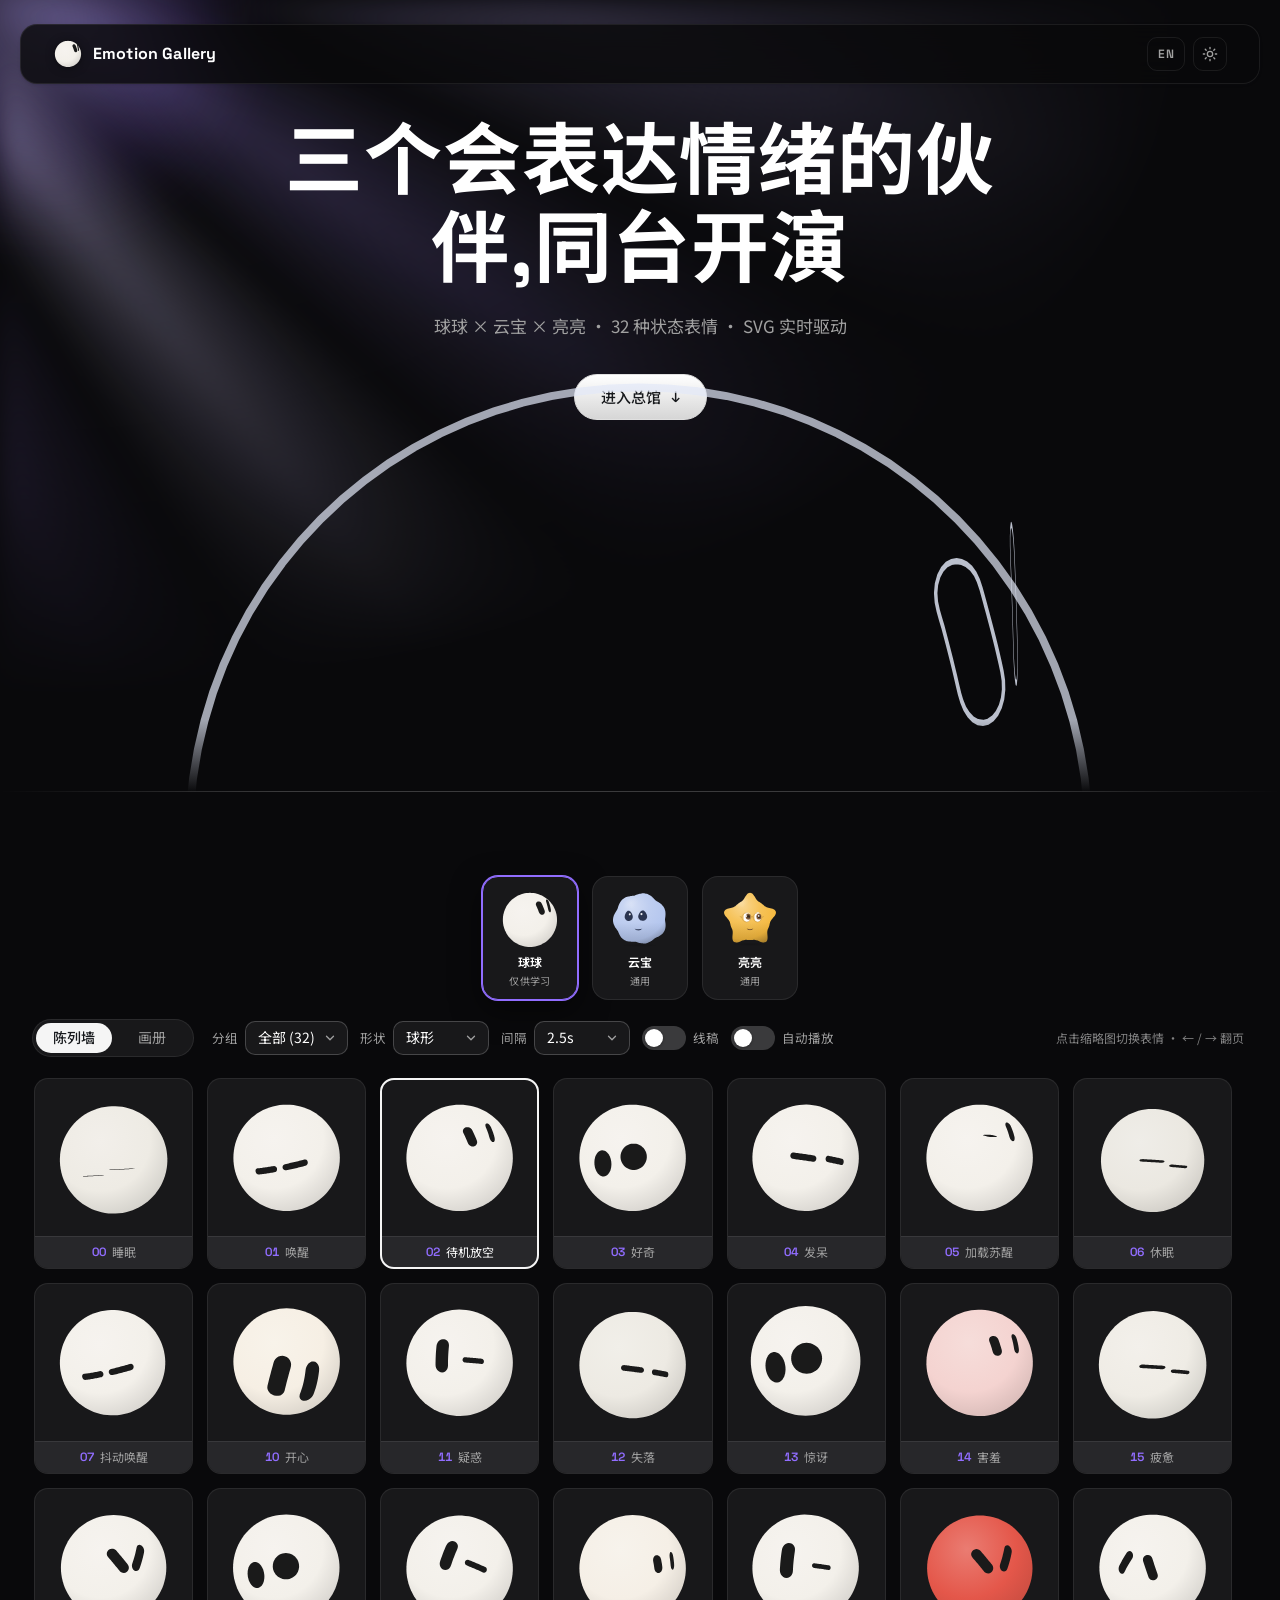
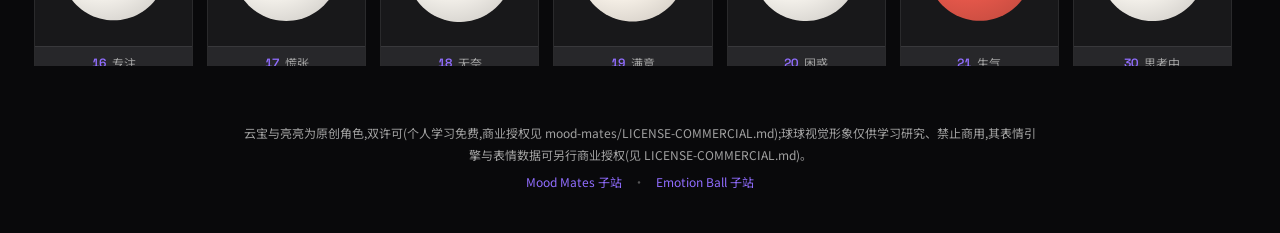
==== commit b406eeb2: "docs: clarify licensing split — ball visual designs stay learning-only, expression engine & emotion " ====
--- a/index.html
+++ b/index.html
@@ -116,7 +116,7 @@
 
   <!-- 页脚:授权声明 + 子站入口 -->
   <footer class="site-foot">
-    <p data-i18n="footNote">云宝与亮亮为原创角色,双许可(个人学习免费 / 商业授权);球球仅供学习研究,禁止任何商业用途。</p>
+    <p data-i18n="footNote">云宝与亮亮为原创角色,双许可(个人学习免费 / 商业授权);球球视觉形象仅供学习研究、禁止商用,其表情引擎与表情数据可另行商业授权。</p>
     <p class="foot-links">
       <a href="mood-mates/index.html" data-i18n="footLinkMates">Mood Mates 子站</a>
       <span aria-hidden="true">·</span>
